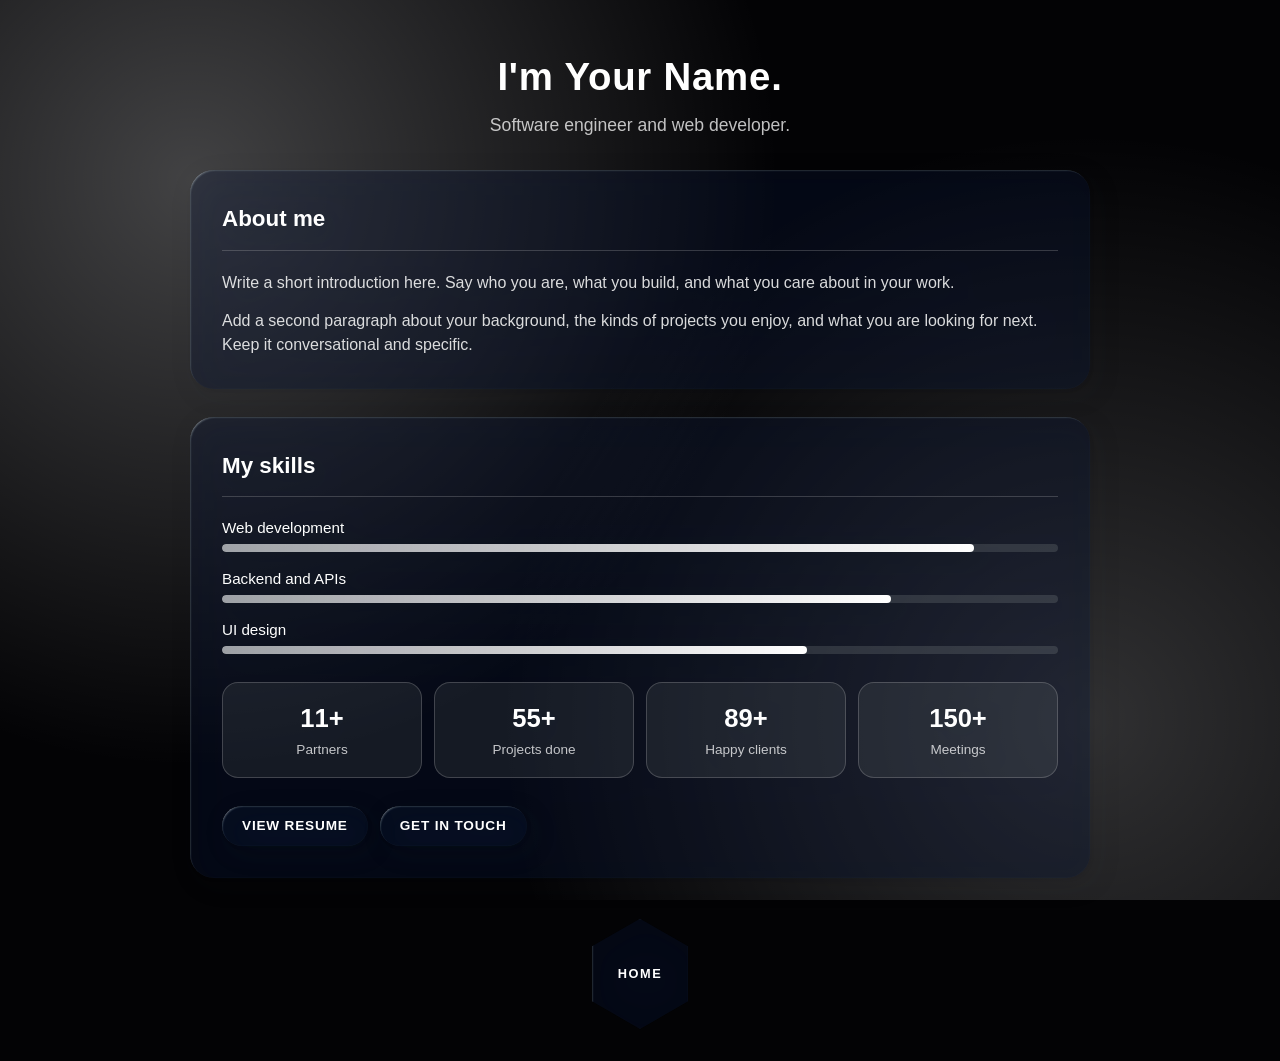
==== about.html @ 07bc67aa "Initial commit" ====
<!DOCTYPE html>
<html lang="en">
<head>
  <meta charset="UTF-8">
  <meta name="viewport" content="width=device-width, initial-scale=1.0">
  <title>About | SWEStudio.dev</title>
  <link rel="stylesheet" href="styles/about.css">
  <link rel="icon" type="image/png" href="assets/fire.svg">
</head>
<body>

  <header class="hero">
    <h1>I'm Your Name.</h1>
    <p>Software engineer and web developer.</p>
  </header>

  <main class="about">

    <!-- Bio: text fills the whole panel -->
    <section class="panel glass3d" id="about">
      <div class="panel-inner">
        <div class="bio-text">
          <h2>About me</h2>
          <hr>
          <p>Write a short introduction here. Say who you are, what you build, and what you care about in your work.</p>
          <p>Add a second paragraph about your background, the kinds of projects you enjoy, and what you are looking for next. Keep it conversational and specific.</p>
        </div>
      </div>
    </section>

    <!-- Skills and stats -->
    <section class="panel glass3d">
      <div class="panel-inner">
        <h2>My skills</h2>
        <hr>

        <ul class="bars">
          <li>
            <span class="bar-label">Web development</span>
            <div class="bar" role="img" aria-label="Web development, 90 percent"><div class="bar-fill" style="width: 90%"></div></div>
          </li>
          <li>
            <span class="bar-label">Backend and APIs</span>
            <div class="bar" role="img" aria-label="Backend and APIs, 80 percent"><div class="bar-fill" style="width: 80%"></div></div>
          </li>
          <li>
            <span class="bar-label">UI design</span>
            <div class="bar" role="img" aria-label="UI design, 70 percent"><div class="bar-fill" style="width: 70%"></div></div>
          </li>
        </ul>

        <ul class="stats">
          <li><strong>11+</strong><span>Partners</span></li>
          <li><strong>55+</strong><span>Projects done</span></li>
          <li><strong>89+</strong><span>Happy clients</span></li>
          <li><strong>150+</strong><span>Meetings</span></li>
        </ul>

        <div class="actions">
          <a href="resume.html" class="btn glass3d"><span>View resume</span></a>
          <a href="contact.html" class="btn glass3d"><span>Get in touch</span></a>
        </div>
      </div>
    </section>

  </main>

  <footer class="footer">
    <a href="index.html" class="hex-wrapper glass3d" aria-label="Back to home">
      <div class="hex-content"><span>Home</span></div>
    </a>
  </footer>

</body>
</html>
---- styles/about.css ----
/* About page styles. Self-contained: does not depend on styles.css */

/* Reset & base */
* {
  box-sizing: border-box;
  margin: 0;
  padding: 0;
}

:root {
  --hex-width: 96px;
}

body {
  background-color: #030305;
  background-image:
    radial-gradient(circle at 15% 20%, rgba(255, 255, 255, 0.25) 0%, transparent 45%),
    radial-gradient(circle at 85% 80%, rgba(255, 255, 255, 0.18) 0%, transparent 45%);
  background-attachment: fixed;
  color: #ffffff;
  font-family: -apple-system, BlinkMacSystemFont, "Segoe UI", Roboto, Helvetica, Arial, sans-serif;
  line-height: 1.5;
  min-height: 100vh;
  padding: 48px 20px 32px;
}

/* Glass effect */
.glass3d {
  --filter-glass3d: blur(28px) brightness(1.3) saturate(1.8);
  --color-glass3d: hsl(225 70% 15% / 0.25);
  --noise-glass3d: url("https://www.transparenttextures.com/patterns/egg-shell.png");

  position: relative;
  z-index: 4;
  filter:
    drop-shadow(0 0 0.75px hsl(205 20% 10% / 0.2))
    drop-shadow(1.3px 1.5px 2.2px hsl(205 20% 10% / 0.1))
    drop-shadow(6px 7px 12px hsl(205 20% 10% / 0.25));
}

.glass3d::before {
  content: "";
  position: absolute;
  inset: 0;
  pointer-events: none;
  overflow: hidden;
  z-index: 3;

  -webkit-backdrop-filter: var(--filter-glass3d);
  backdrop-filter: var(--filter-glass3d);
  background-color: var(--color-glass3d);
  background-image: var(--noise-glass3d);
  background-size: 120px;
  background-repeat: repeat;
  transition: background-color 0.25s ease;
}

.glass3d::after {
  content: "";
  position: absolute;
  inset: 0;
  pointer-events: none;
  overflow: hidden;
  z-index: 5;

  box-shadow:
    inset 2px 2px 1px -3px hsl(205 20% 90% / 0.8),
    inset 4px 4px 2px -6px hsl(205 20% 90% / 0.3),
    inset 1.5px 1.5px 1.5px -0.75px hsl(205 20% 90% / 0.15),
    inset 1.5px 1.5px 0.25px hsl(205 20% 90% / 0.03),
    inset 0 0 0.25px 0.5px hsl(205 20% 90% / 0.03);
}

.glass3d > * {
  position: relative;
  z-index: 6;
}

/* Intro heading */
.hero {
  max-width: 900px;
  margin: 0 auto 32px;
  text-align: center;
}

.hero h1 {
  font-size: 2.4rem;
  font-weight: 600;
  letter-spacing: 0.02em;
}

.hero p {
  color: rgba(255, 255, 255, 0.75);
  font-size: 1.1rem;
  margin-top: 6px;
}

/* Layout */
.about {
  max-width: 900px;
  margin: 0 auto;
  display: flex;
  flex-direction: column;
  gap: 28px;
}

.panel.glass3d::before,
.panel.glass3d::after {
  border-radius: 24px;
}

.panel-inner {
  padding: 32px;
}

h2 {
  font-size: 1.4rem;
  font-weight: 600;
}

hr {
  border: none;
  border-top: 1px solid rgba(255, 255, 255, 0.18);
  margin: 14px 0 20px;
}

/* Bio text fills the whole panel */
.bio-text p {
  color: rgba(255, 255, 255, 0.85);
}

.bio-text p + p {
  margin-top: 14px;
}

/* Skill bars */
.bars {
  list-style: none;
  display: flex;
  flex-direction: column;
  gap: 16px;
}

.bar-label {
  display: block;
  font-size: 0.95rem;
  margin-bottom: 4px;
}

.bar {
  height: 8px;
  border-radius: 999px;
  background: rgba(255, 255, 255, 0.12);
  overflow: hidden;
}

.bar-fill {
  height: 100%;
  border-radius: 999px;
  background: linear-gradient(90deg, rgba(255, 255, 255, 0.55), #ffffff);
}

/* Stats */
.stats {
  list-style: none;
  display: grid;
  grid-template-columns: repeat(4, 1fr);
  gap: 12px;
  margin-top: 28px;
  text-align: center;
}

.stats li {
  padding: 16px 8px;
  border-radius: 16px;
  background: rgba(255, 255, 255, 0.07);
  border: 1px solid rgba(255, 255, 255, 0.18);
}

.stats strong {
  display: block;
  font-size: 1.6rem;
  font-weight: 600;
}

.stats span {
  font-size: 0.85rem;
  color: rgba(255, 255, 255, 0.75);
}

/* Buttons (glass pills) */
.actions {
  display: flex;
  flex-wrap: wrap;
  gap: 12px;
  margin-top: 28px;
}

.btn {
  display: inline-flex;
  align-items: center;
  padding: 10px 20px;
  text-decoration: none;
  color: #ffffff;
  font-size: 0.85rem;
  font-weight: 600;
  letter-spacing: 0.06em;
  text-transform: uppercase;
  transition: transform 0.3s cubic-bezier(0.2, 0.8, 0.2, 1);
}

.btn.glass3d::before,
.btn.glass3d::after {
  border-radius: 999px;
}

.btn:visited,
.btn:hover,
.btn:active,
.btn:focus-visible {
  color: #ffffff;
}

.btn:hover {
  transform: scale(1.05);
}

.btn:hover,
.btn:focus-visible {
  --color-glass3d: hsl(0 0% 100% / 0.3);
}

.btn:active {
  --color-glass3d: hsl(0 0% 100% / 0.45);
  transform: scale(1.02);
}

.btn:hover span {
  text-shadow: 0 0 14px rgba(255, 255, 255, 0.7);
}

/* Footer hex button */
.footer {
  display: flex;
  justify-content: center;
  margin-top: 40px;
}

.hex-wrapper {
  width: var(--hex-width);
  height: calc(var(--hex-width) * 1.1547);
  clip-path: polygon(50% 0%, 100% 25%, 100% 75%, 50% 100%, 0% 75%, 0% 25%);
  text-decoration: none;
  display: flex;
  justify-content: center;
  align-items: center;
  transition: transform 0.3s cubic-bezier(0.2, 0.8, 0.2, 1);
}

.hex-wrapper::before,
.hex-wrapper::after {
  clip-path: polygon(50% 0%, 100% 25%, 100% 75%, 50% 100%, 0% 75%, 0% 25%);
}

.hex-wrapper,
.hex-wrapper:visited,
.hex-wrapper:hover,
.hex-wrapper:active,
.hex-wrapper:focus-visible {
  color: #ffffff;
}

.hex-content {
  font-size: 0.8rem;
  font-weight: 600;
  letter-spacing: 0.12em;
  text-transform: uppercase;
  transition: text-shadow 0.25s ease;
}

.hex-wrapper:hover {
  transform: scale(1.07);
  z-index: 10;
}

.hex-wrapper:hover,
.hex-wrapper:focus-visible {
  --color-glass3d: hsl(0 0% 100% / 0.3);
}

.hex-wrapper:active {
  --color-glass3d: hsl(0 0% 100% / 0.45);
  transform: scale(1.03);
}

.hex-wrapper:hover .hex-content {
  text-shadow: 0 0 14px rgba(255, 255, 255, 0.7);
}

/* Tablet and mobile */
@media (max-width: 760px) {
  .stats {
    grid-template-columns: repeat(2, 1fr);
  }
}

@media (max-width: 600px) {
  :root {
    --hex-width: 84px;
  }

  body {
    padding: 32px 14px 24px;
  }

  .hero h1 {
    font-size: 1.8rem;
  }

  .panel-inner {
    padding: 24px 18px;
  }

  .hex-content {
    font-size: 0.7rem;
  }
}
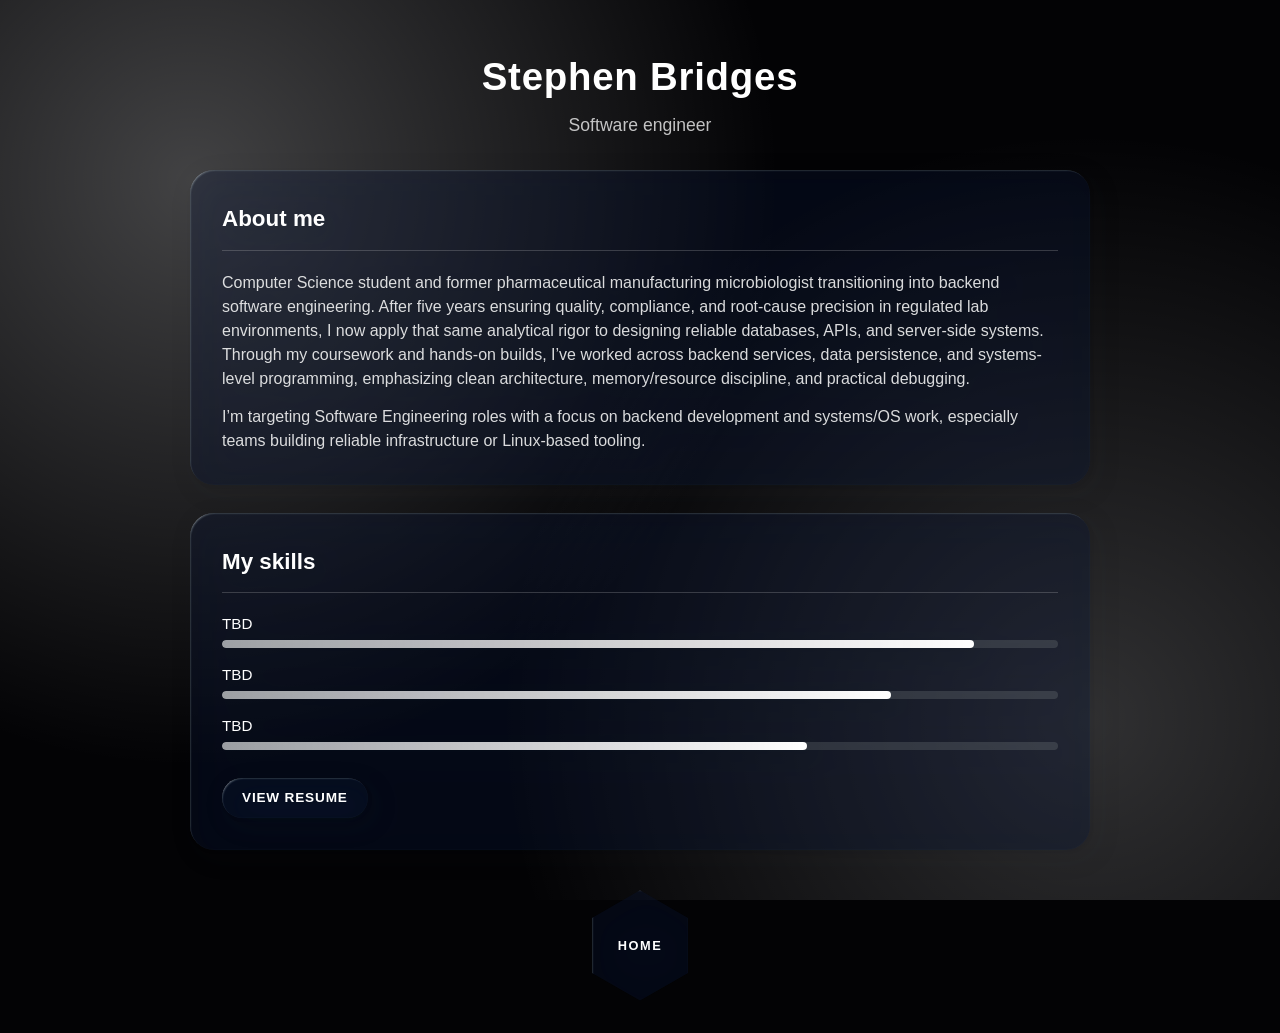
==== commit 036bf48a: "Updated about page" ====
--- a/about.html
+++ b/about.html
@@ -10,8 +10,8 @@
 <body>
 
   <header class="hero">
-    <h1>I'm Your Name.</h1>
-    <p>Software engineer and web developer.</p>
+    <h1>Stephen Bridges</h1>
+    <p>Software engineer</p>
   </header>
 
   <main class="about">
@@ -22,8 +22,14 @@
         <div class="bio-text">
           <h2>About me</h2>
           <hr>
-          <p>Write a short introduction here. Say who you are, what you build, and what you care about in your work.</p>
-          <p>Add a second paragraph about your background, the kinds of projects you enjoy, and what you are looking for next. Keep it conversational and specific.</p>
+          <p>Computer Science student and former pharmaceutical manufacturing microbiologist transitioning into backend software engineering. 
+	  After five years ensuring quality, compliance, and root-cause precision in regulated lab environments, I now apply that same analytical 
+	  rigor to designing reliable databases, APIs, and server-side systems. Through my coursework and hands-on builds, I’ve worked across backend 
+	  services, data persistence, and systems-level programming, emphasizing clean architecture, memory/resource discipline, and practical debugging.</p>
+
+	  <p>I’m targeting Software Engineering roles with a focus on backend development and systems/OS work, 
+	  especially teams building reliable infrastructure or Linux-based tooling.</p>
+
         </div>
       </div>
     </section>
@@ -36,29 +42,29 @@
 
         <ul class="bars">
           <li>
-            <span class="bar-label">Web development</span>
+            <span class="bar-label">TBD</span>
             <div class="bar" role="img" aria-label="Web development, 90 percent"><div class="bar-fill" style="width: 90%"></div></div>
           </li>
           <li>
-            <span class="bar-label">Backend and APIs</span>
+            <span class="bar-label">TBD</span>
             <div class="bar" role="img" aria-label="Backend and APIs, 80 percent"><div class="bar-fill" style="width: 80%"></div></div>
           </li>
           <li>
-            <span class="bar-label">UI design</span>
+            <span class="bar-label">TBD</span>
             <div class="bar" role="img" aria-label="UI design, 70 percent"><div class="bar-fill" style="width: 70%"></div></div>
           </li>
         </ul>
 
-        <ul class="stats">
-          <li><strong>11+</strong><span>Partners</span></li>
-          <li><strong>55+</strong><span>Projects done</span></li>
-          <li><strong>89+</strong><span>Happy clients</span></li>
-          <li><strong>150+</strong><span>Meetings</span></li>
-        </ul>
+        <!-- <ul class="stats"> -->
+        <!--   <li><strong>11+</strong><span>Partners</span></li> -->
+        <!--   <li><strong>55+</strong><span>Projects done</span></li> -->
+        <!--   <li><strong>89+</strong><span>Happy clients</span></li> -->
+        <!--   <li><strong>150+</strong><span>Meetings</span></li> -->
+        <!-- </ul> -->
 
         <div class="actions">
           <a href="resume.html" class="btn glass3d"><span>View resume</span></a>
-          <a href="contact.html" class="btn glass3d"><span>Get in touch</span></a>
+          <!-- <a href="contact.html" class="btn glass3d"><span>Get in touch</span></a> -->
         </div>
       </div>
     </section>
